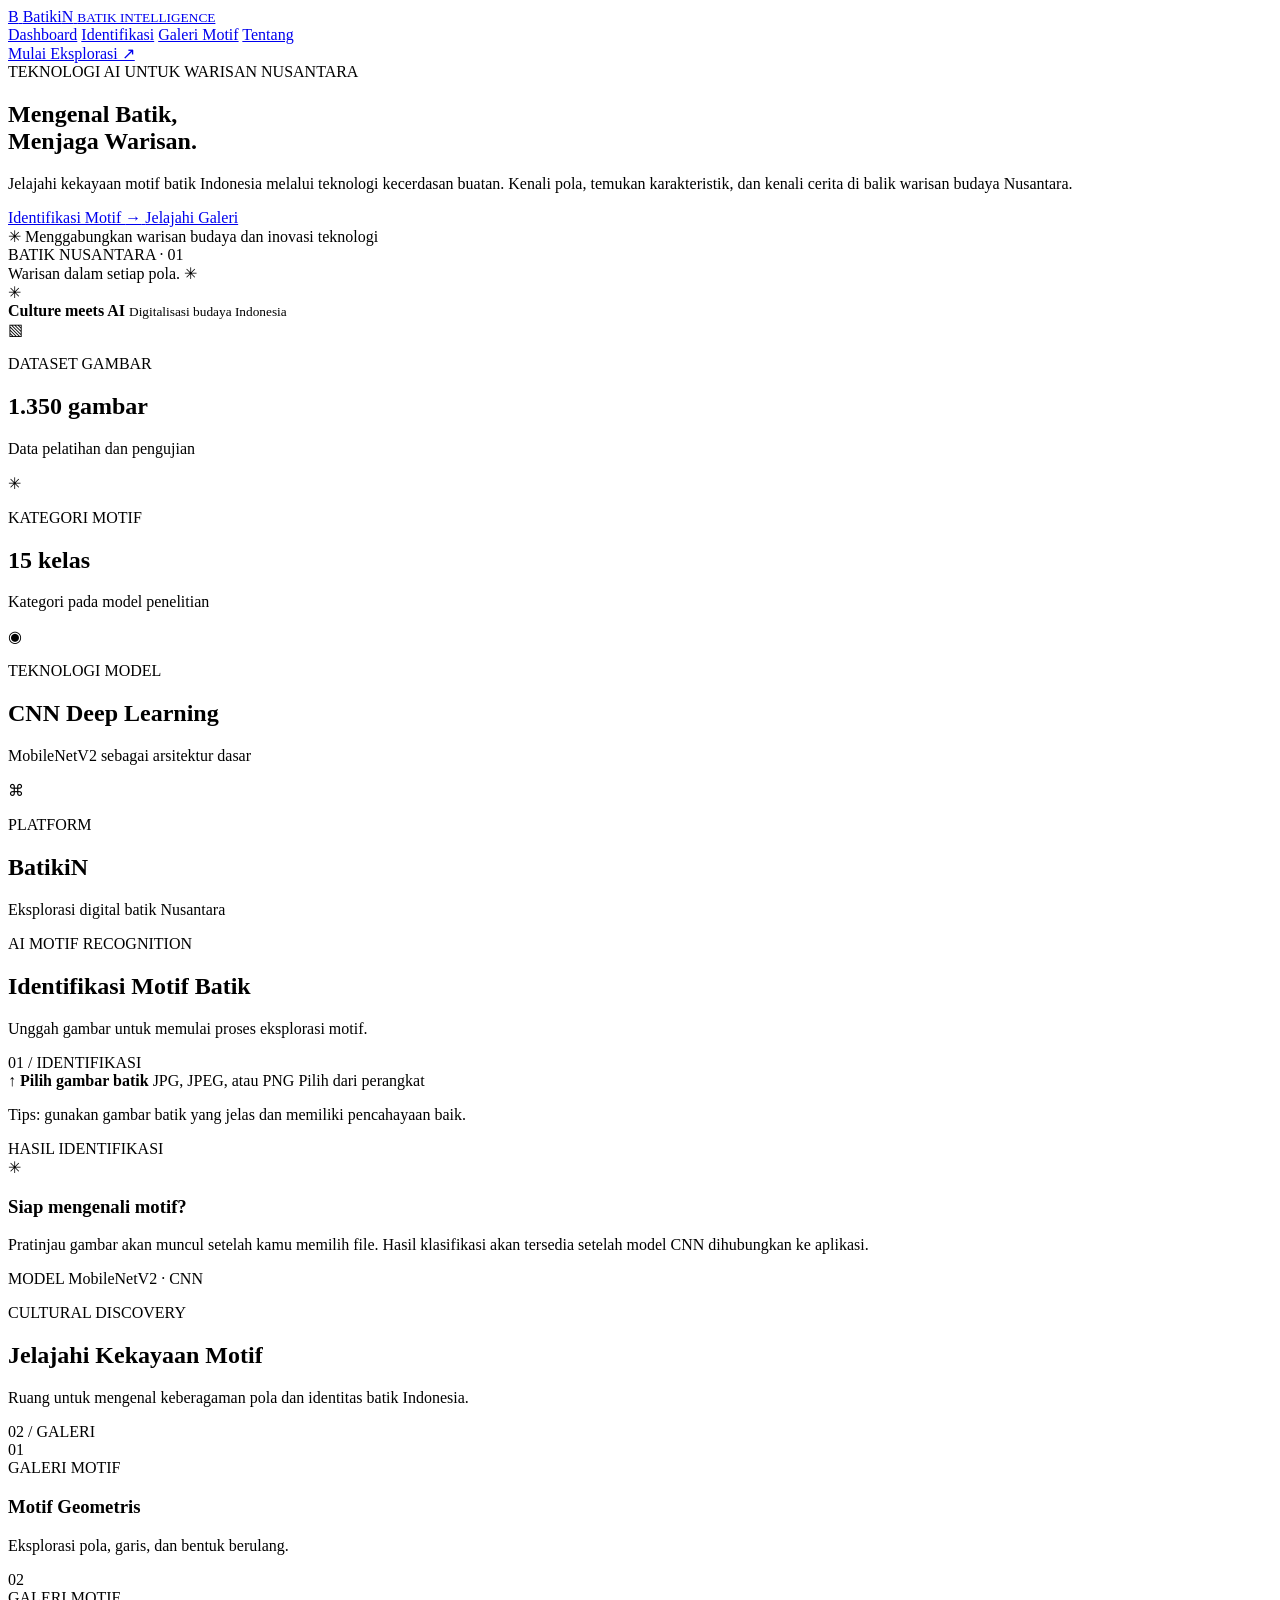
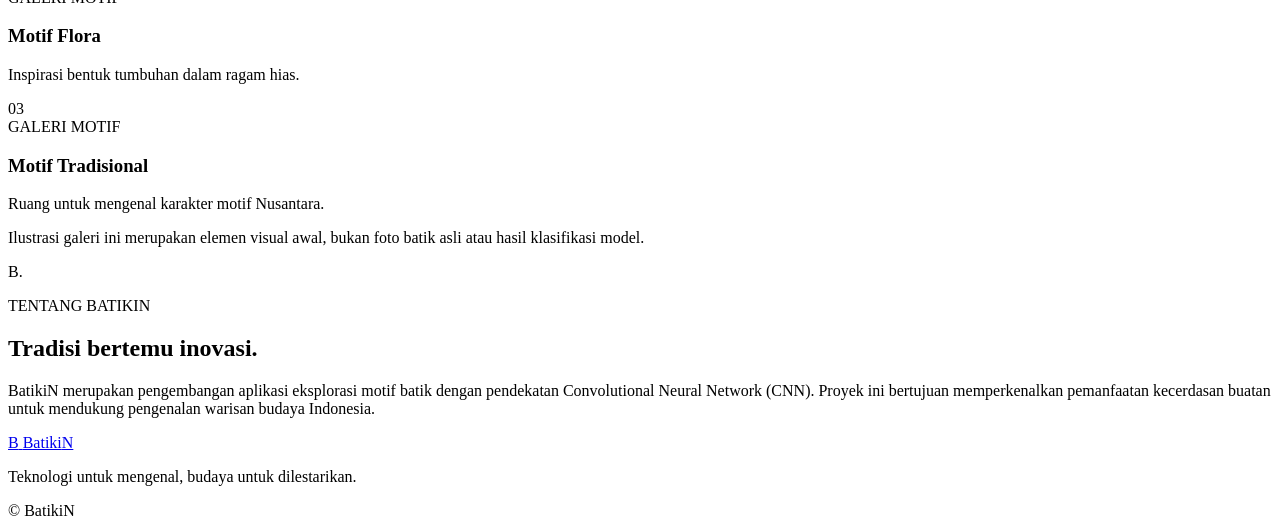
==== index.html @ ba3ca27b "Add initial index.html for BatikiN application This HTML file outlines the structure of the BatikiN " ====
<!DOCTYPE html>
<html lang="id">
<head>
  <meta charset="UTF-8">
  <meta name="viewport" content="width=device-width, initial-scale=1.0">
  <meta name="description" content="BatikiN — Eksplorasi motif batik Nusantara berbasis kecerdasan buatan.">
  <title>BatikiN | Batik Intelligence</title>
  <link rel="stylesheet" href="style.css">
</head>

<body>
  <header class="navbar">
    <a class="brand" href="#">
      <span class="brand-icon">B</span>
      <span>Batiki<span class="brand-accent">N</span>
        <small>BATIK INTELLIGENCE</small>
      </span>
    </a>

    <nav class="nav-links">
      <a class="active" href="#dashboard">Dashboard</a>
      <a href="#identifikasi">Identifikasi</a>
      <a href="#motif">Galeri Motif</a>
      <a href="#tentang">Tentang</a>
    </nav>

    <a class="nav-button" href="#identifikasi">Mulai Eksplorasi ↗</a>
  </header>

  <main>
    <section class="hero" id="dashboard">
      <div class="hero-content">
        <div class="eyebrow">
          <span class="status-dot"></span>
          TEKNOLOGI AI UNTUK WARISAN NUSANTARA
        </div>

        <h1>Mengenal Batik,<br>
          <span>Menjaga Warisan.</span>
        </h1>

        <p class="hero-description">
          Jelajahi kekayaan motif batik Indonesia melalui teknologi
          kecerdasan buatan. Kenali pola, temukan karakteristik,
          dan kenali cerita di balik warisan budaya Nusantara.
        </p>

        <div class="hero-actions">
          <a class="primary-button" href="#identifikasi">
            Identifikasi Motif <span>→</span>
          </a>
          <a class="secondary-button" href="#motif">
            Jelajahi Galeri
          </a>
        </div>

        <div class="hero-note">
          <span>✳</span>
          Menggabungkan warisan budaya dan inovasi teknologi
        </div>
      </div>

      <div class="hero-art">
        <div class="art-frame">
          <div class="art-label">BATIK NUSANTARA · 01</div>
          <div class="batik-pattern"></div>
          <div class="art-caption">
            <span>Warisan dalam setiap pola.</span>
            <span>✳</span>
          </div>
        </div>
        <div class="floating-card">
          <span class="floating-icon">✳</span>
          <div>
            <strong>Culture meets AI</strong>
            <small>Digitalisasi budaya Indonesia</small>
          </div>
        </div>
      </div>
    </section>

    <section class="stats-section" aria-label="Ringkasan proyek">
      <div class="stat-card">
        <span class="stat-icon">▧</span>
        <div>
          <p class="stat-label">DATASET GAMBAR</p>
          <h2>1.350 <span>gambar</span></h2>
          <p class="stat-description">Data pelatihan dan pengujian</p>
        </div>
      </div>

      <div class="stat-card">
        <span class="stat-icon">✳</span>
        <div>
          <p class="stat-label">KATEGORI MOTIF</p>
          <h2>15 <span>kelas</span></h2>
          <p class="stat-description">Kategori pada model penelitian</p>
        </div>
      </div>

      <div class="stat-card">
        <span class="stat-icon">◉</span>
        <div>
          <p class="stat-label">TEKNOLOGI MODEL</p>
          <h2>CNN <span>Deep Learning</span></h2>
          <p class="stat-description">MobileNetV2 sebagai arsitektur dasar</p>
        </div>
      </div>

      <div class="stat-card">
        <span class="stat-icon">⌘</span>
        <div>
          <p class="stat-label">PLATFORM</p>
          <h2>BatikiN</h2>
          <p class="stat-description">Eksplorasi digital batik Nusantara</p>
        </div>
      </div>
    </section>

    <section class="workspace" id="identifikasi">
      <div class="section-heading">
        <div>
          <p class="section-kicker">AI MOTIF RECOGNITION</p>
          <h2>Identifikasi Motif Batik</h2>
          <p>Unggah gambar untuk memulai proses eksplorasi motif.</p>
        </div>
        <span class="section-number">01 / IDENTIFIKASI</span>
      </div>

      <div class="upload-layout">
        <div class="upload-panel">
          <label class="upload-zone" for="imageInput">
            <span class="upload-icon">↑</span>
            <strong>Pilih gambar batik</strong>
            <span>JPG, JPEG, atau PNG</span>
            <span class="upload-cta">Pilih dari perangkat</span>
          </label>
          <input id="imageInput" type="file"
                 accept="image/jpeg,image/png,image/webp"
                 hidden>

          <div class="preview-container" id="previewContainer" hidden>
            <img id="imagePreview" alt="Pratinjau gambar batik">
            <p id="fileName"></p>
            <button id="removeImage" class="text-button" type="button">
              Hapus gambar
            </button>
          </div>

          <p class="upload-tip">
            Tips: gunakan gambar batik yang jelas dan memiliki pencahayaan baik.
          </p>
        </div>

        <div class="result-panel">
          <div class="result-header">
            <span class="result-indicator"></span>
            HASIL IDENTIFIKASI
          </div>

          <div class="result-placeholder" id="resultPlaceholder">
            <span class="result-symbol">✳</span>
            <h3>Siap mengenali motif?</h3>
            <p>
              Pratinjau gambar akan muncul setelah kamu memilih file.
              Hasil klasifikasi akan tersedia setelah model CNN
              dihubungkan ke aplikasi.
            </p>
          </div>

          <div class="result-message" id="resultMessage" hidden>
            <strong>Gambar berhasil dipilih.</strong>
            <p>
              Gambar siap untuk tahap identifikasi. Model CNN belum
              terhubung pada halaman ini.
            </p>
          </div>

          <div class="result-footer">
            <span>MODEL</span>
            <span>MobileNetV2 · CNN</span>
          </div>
        </div>
      </div>
    </section>

    <section class="gallery-section" id="motif">
      <div class="section-heading">
        <div>
          <p class="section-kicker">CULTURAL DISCOVERY</p>
          <h2>Jelajahi Kekayaan Motif</h2>
          <p>Ruang untuk mengenal keberagaman pola dan identitas batik Indonesia.</p>
        </div>
        <span class="section-number">02 / GALERI</span>
      </div>

      <div class="gallery-grid">
        <article class="gallery-card">
          <div class="gallery-visual pattern-one">
            <span>01</span>
          </div>
          <div class="gallery-info">
            <span>GALERI MOTIF</span>
            <h3>Motif Geometris</h3>
            <p>Eksplorasi pola, garis, dan bentuk berulang.</p>
          </div>
        </article>

        <article class="gallery-card">
          <div class="gallery-visual pattern-two">
            <span>02</span>
          </div>
          <div class="gallery-info">
            <span>GALERI MOTIF</span>
            <h3>Motif Flora</h3>
            <p>Inspirasi bentuk tumbuhan dalam ragam hias.</p>
          </div>
        </article>

        <article class="gallery-card">
          <div class="gallery-visual pattern-three">
            <span>03</span>
          </div>
          <div class="gallery-info">
            <span>GALERI MOTIF</span>
            <h3>Motif Tradisional</h3>
            <p>Ruang untuk mengenal karakter motif Nusantara.</p>
          </div>
        </article>
      </div>

      <p class="gallery-note">
        Ilustrasi galeri ini merupakan elemen visual awal, bukan foto
        batik asli atau hasil klasifikasi model.
      </p>
    </section>

    <section class="about-section" id="tentang">
      <div class="about-symbol">B.</div>
      <div>
        <p class="section-kicker">TENTANG BATIKIN</p>
        <h2>Tradisi bertemu inovasi.</h2>
        <p>
          BatikiN merupakan pengembangan aplikasi eksplorasi motif batik
          dengan pendekatan Convolutional Neural Network (CNN).
          Proyek ini bertujuan memperkenalkan pemanfaatan kecerdasan
          buatan untuk mendukung pengenalan warisan budaya Indonesia.
        </p>
      </div>
    </section>
  </main>

  <footer class="footer">
    <a class="brand footer-brand" href="#">
      <span class="brand-icon">B</span>
      <span>Batiki<span class="brand-accent">N</span></span>
    </a>
    <p>Teknologi untuk mengenal, budaya untuk dilestarikan.</p>
    <span>© BatikiN</span>
  </footer>

  <script src="script.js"></script>
</body>
</html>
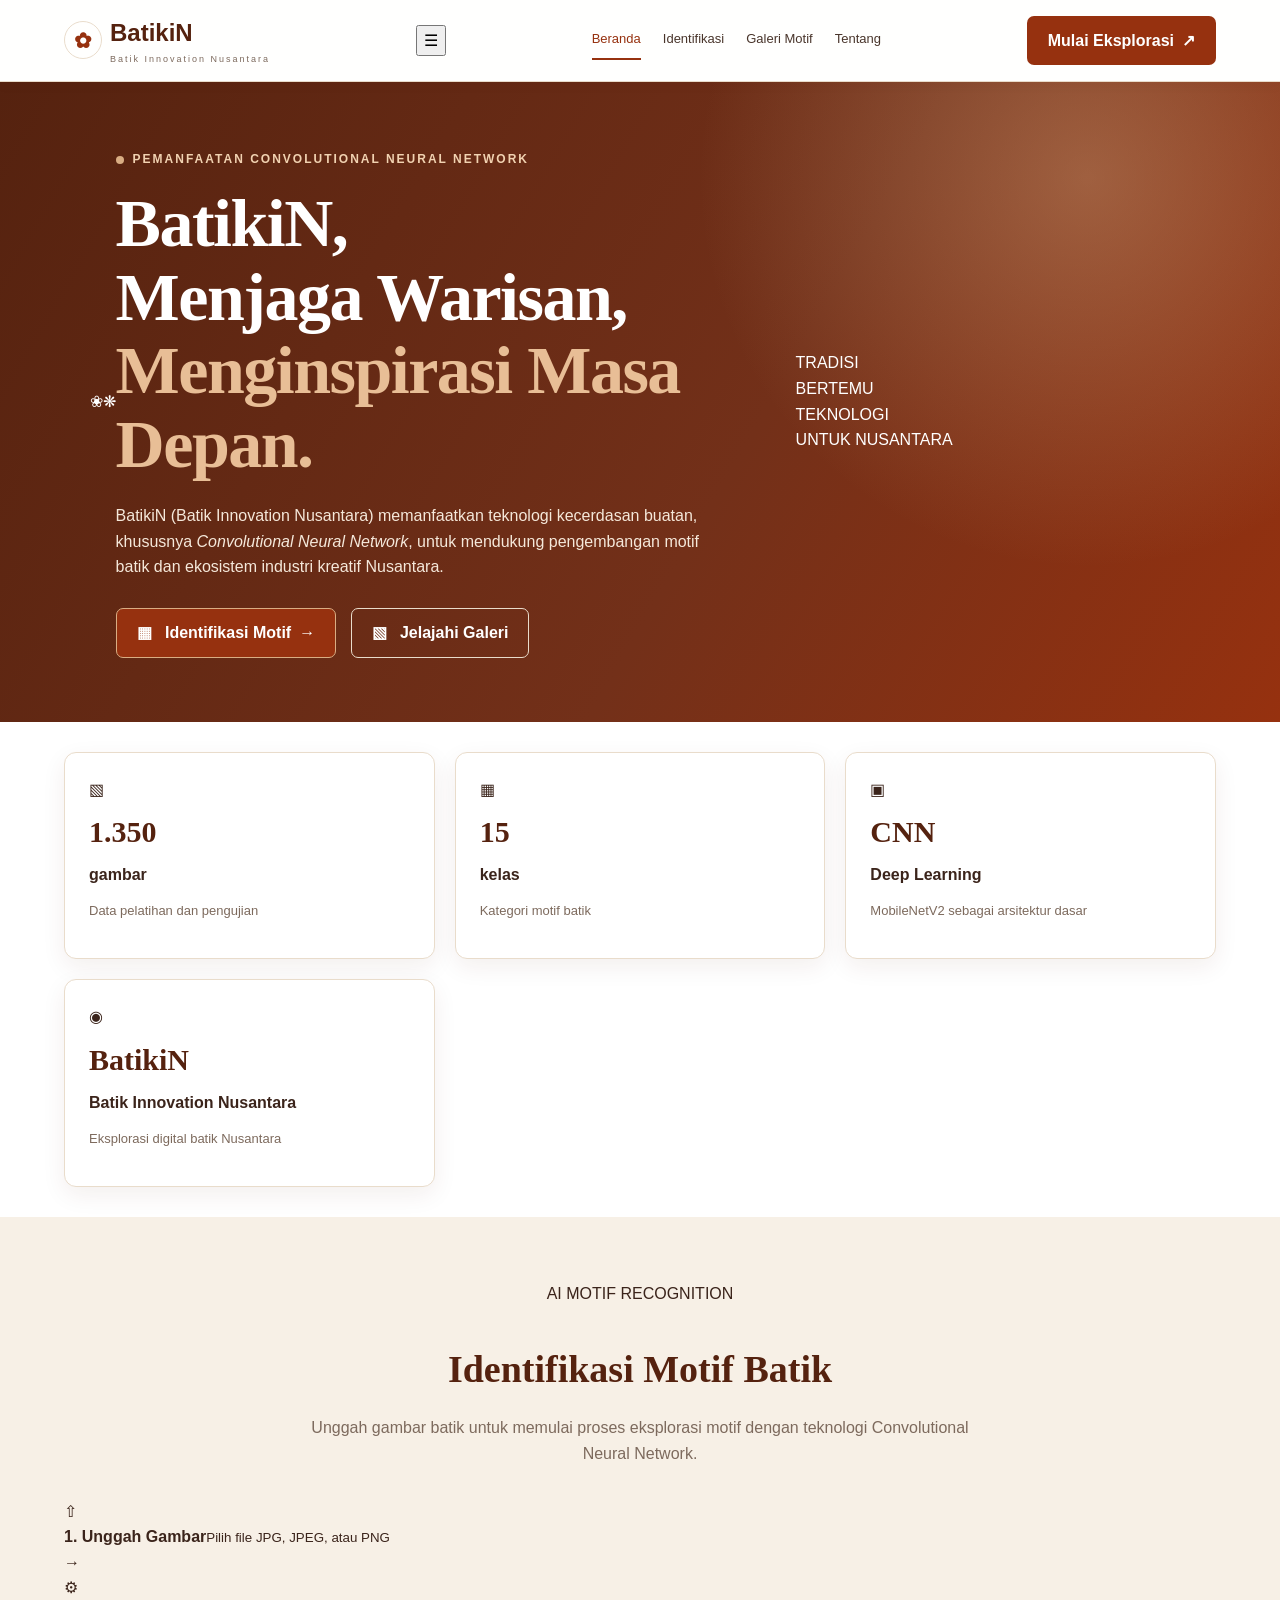
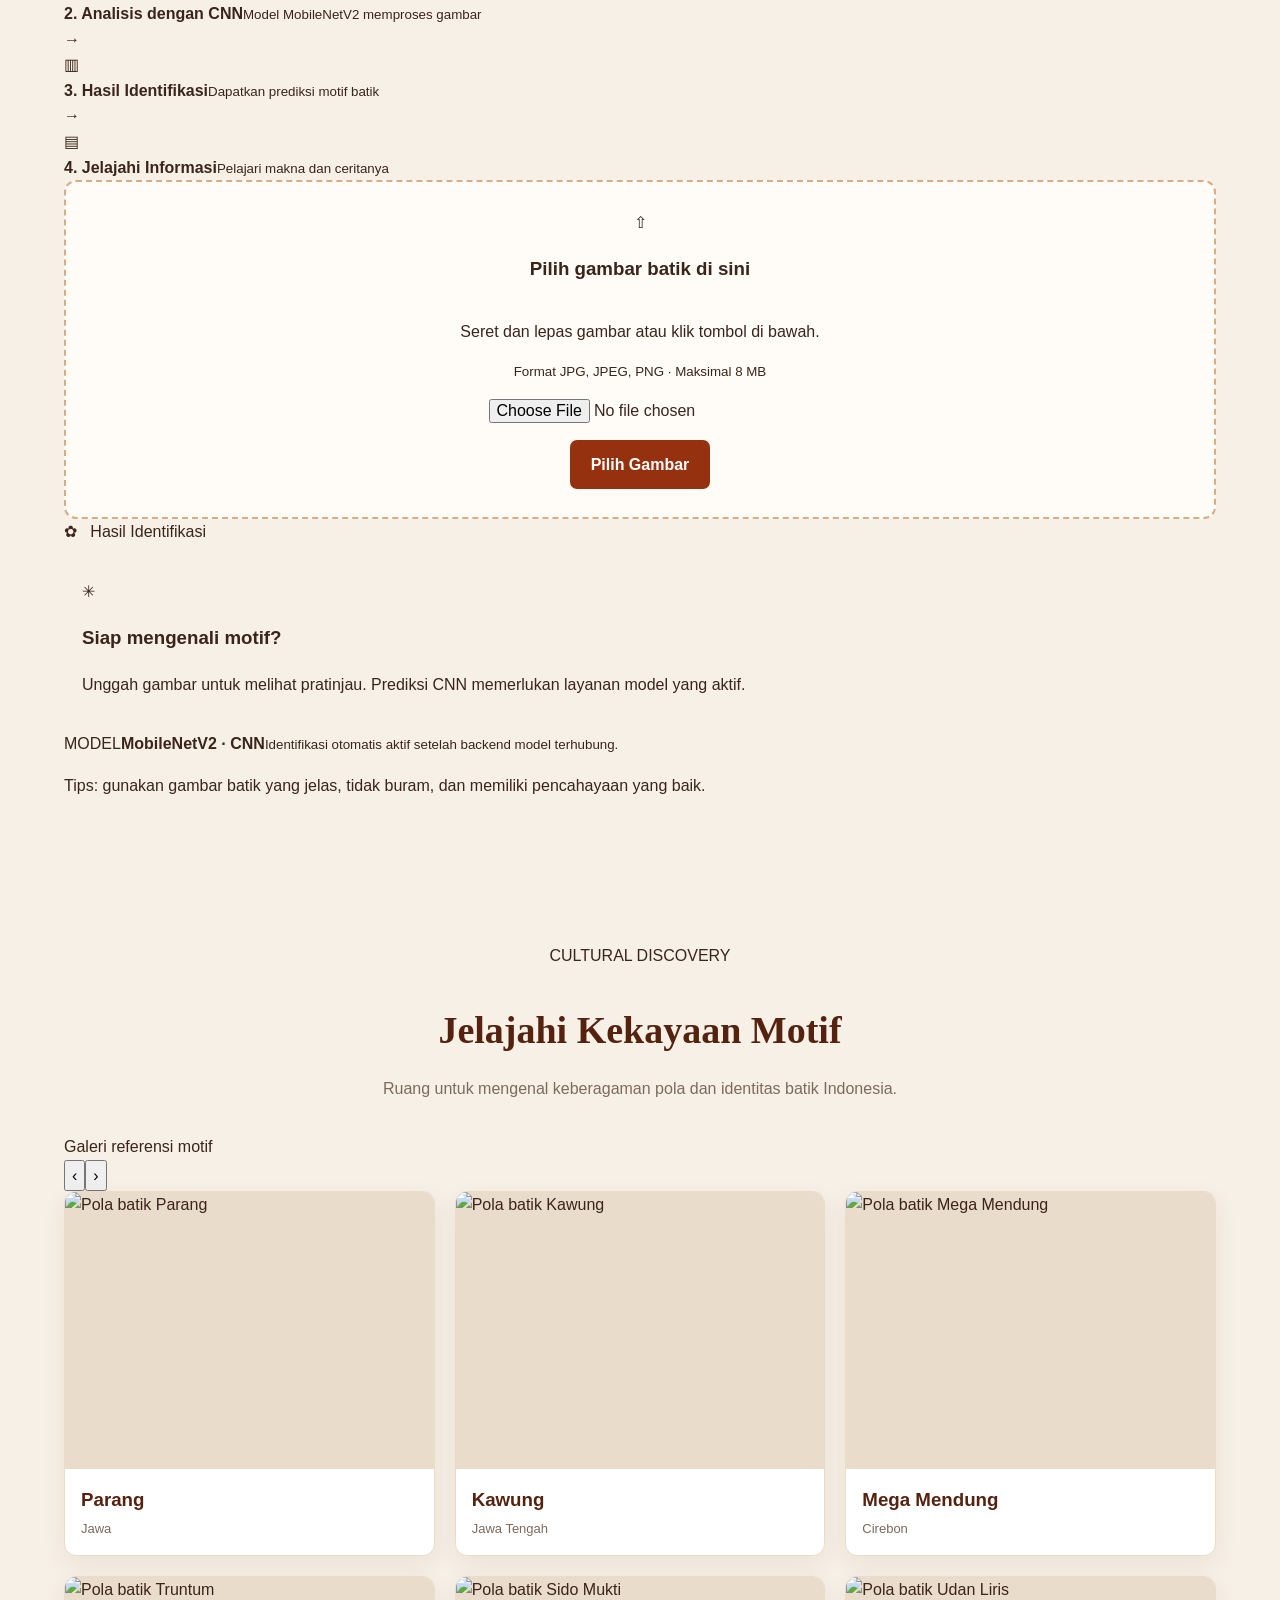
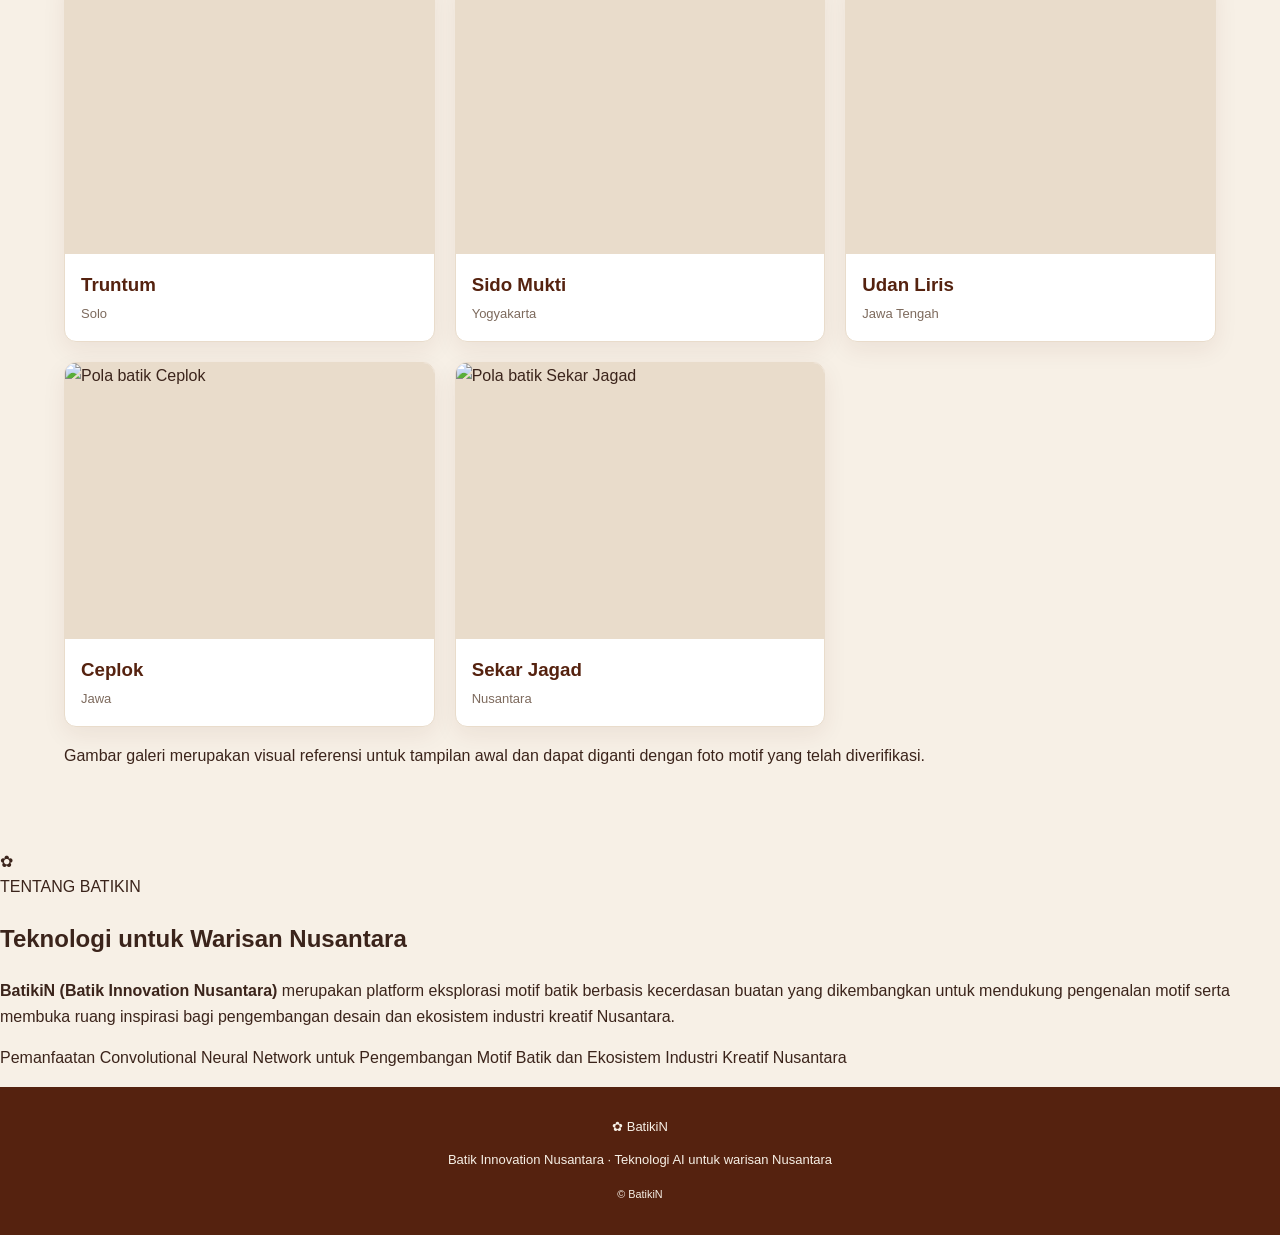
==== commit d54b67d5: "Revise HTML structure and content for BatikiN Updated the title and description meta tags, adjusted " ====
--- a/index.html
+++ b/index.html
@@ -1,265 +1,94 @@
-
 <!DOCTYPE html>
 <html lang="id">
 <head>
   <meta charset="UTF-8">
   <meta name="viewport" content="width=device-width, initial-scale=1.0">
-  <meta name="description" content="BatikiN — Eksplorasi motif batik Nusantara berbasis kecerdasan buatan.">
-  <title>BatikiN | Batik Intelligence</title>
+  <meta name="description" content="BatikiN (Batik Innovation Nusantara): pemanfaatan Convolutional Neural Network untuk pengembangan motif batik dan ekosistem industri kreatif Nusantara.">
+  <title>BatikiN — Batik Innovation Nusantara</title>
   <link rel="stylesheet" href="style.css">
 </head>
-
 <body>
   <header class="navbar">
-    <a class="brand" href="#">
-      <span class="brand-icon">B</span>
-      <span>Batiki<span class="brand-accent">N</span>
-        <small>BATIK INTELLIGENCE</small>
-      </span>
+    <a class="brand" href="#beranda" aria-label="BatikiN Beranda">
+      <span class="brand-icon" aria-hidden="true">✿</span>
+      <span><strong>BatikiN</strong><small>Batik Innovation Nusantara</small></span>
     </a>
-
-    <nav class="nav-links">
-      <a class="active" href="#dashboard">Dashboard</a>
+    <button class="menu-toggle" id="menuToggle" aria-label="Buka navigasi" aria-expanded="false">☰</button>
+    <nav class="nav-links" id="navLinks">
+      <a class="active" href="#beranda">Beranda</a>
       <a href="#identifikasi">Identifikasi</a>
-      <a href="#motif">Galeri Motif</a>
+      <a href="#galeri">Galeri Motif</a>
       <a href="#tentang">Tentang</a>
     </nav>
-
-    <a class="nav-button" href="#identifikasi">Mulai Eksplorasi ↗</a>
+    <a class="nav-button" href="#identifikasi">Mulai Eksplorasi <span>↗</span></a>
   </header>
 
   <main>
-    <section class="hero" id="dashboard">
+    <section class="hero" id="beranda">
+      <div class="hero-art" aria-hidden="true"><img src="assets/batik-hero.jpg" alt=""></div>
+      <div class="hero-ornament ornament-left" aria-hidden="true">❀</div>
+      <div class="hero-ornament ornament-right" aria-hidden="true">❋</div>
       <div class="hero-content">
-        <div class="eyebrow">
-          <span class="status-dot"></span>
-          TEKNOLOGI AI UNTUK WARISAN NUSANTARA
-        </div>
-
-        <h1>Mengenal Batik,<br>
-          <span>Menjaga Warisan.</span>
-        </h1>
-
-        <p class="hero-description">
-          Jelajahi kekayaan motif batik Indonesia melalui teknologi
-          kecerdasan buatan. Kenali pola, temukan karakteristik,
-          dan kenali cerita di balik warisan budaya Nusantara.
-        </p>
-
+        <div class="eyebrow"><span class="status-dot"></span> PEMANFAATAN CONVOLUTIONAL NEURAL NETWORK</div>
+        <h1>BatikiN,<br>Menjaga Warisan,<br><span>Menginspirasi Masa Depan.</span></h1>
+        <p class="hero-description">BatikiN (Batik Innovation Nusantara) memanfaatkan teknologi kecerdasan buatan, khususnya <em>Convolutional Neural Network</em>, untuk mendukung pengembangan motif batik dan ekosistem industri kreatif Nusantara.</p>
         <div class="hero-actions">
-          <a class="primary-button" href="#identifikasi">
-            Identifikasi Motif <span>→</span>
-          </a>
-          <a class="secondary-button" href="#motif">
-            Jelajahi Galeri
-          </a>
-        </div>
-
-        <div class="hero-note">
-          <span>✳</span>
-          Menggabungkan warisan budaya dan inovasi teknologi
+          <a class="primary-button" href="#identifikasi">▦ &nbsp; Identifikasi Motif <span>→</span></a>
+          <a class="secondary-button" href="#galeri">▧ &nbsp; Jelajahi Galeri</a>
         </div>
       </div>
-
-      <div class="hero-art">
-        <div class="art-frame">
-          <div class="art-label">BATIK NUSANTARA · 01</div>
-          <div class="batik-pattern"></div>
-          <div class="art-caption">
-            <span>Warisan dalam setiap pola.</span>
-            <span>✳</span>
-          </div>
-        </div>
-        <div class="floating-card">
-          <span class="floating-icon">✳</span>
-          <div>
-            <strong>Culture meets AI</strong>
-            <small>Digitalisasi budaya Indonesia</small>
-          </div>
-        </div>
-      </div>
+      <div class="hero-note"><span>TRADISI<br>BERTEMU<br>TEKNOLOGI<br>UNTUK NUSANTARA</span><i></i></div>
     </section>
 
-    <section class="stats-section" aria-label="Ringkasan proyek">
-      <div class="stat-card">
-        <span class="stat-icon">▧</span>
-        <div>
-          <p class="stat-label">DATASET GAMBAR</p>
-          <h2>1.350 <span>gambar</span></h2>
-          <p class="stat-description">Data pelatihan dan pengujian</p>
-        </div>
-      </div>
-
-      <div class="stat-card">
-        <span class="stat-icon">✳</span>
-        <div>
-          <p class="stat-label">KATEGORI MOTIF</p>
-          <h2>15 <span>kelas</span></h2>
-          <p class="stat-description">Kategori pada model penelitian</p>
-        </div>
-      </div>
-
-      <div class="stat-card">
-        <span class="stat-icon">◉</span>
-        <div>
-          <p class="stat-label">TEKNOLOGI MODEL</p>
-          <h2>CNN <span>Deep Learning</span></h2>
-          <p class="stat-description">MobileNetV2 sebagai arsitektur dasar</p>
-        </div>
-      </div>
-
-      <div class="stat-card">
-        <span class="stat-icon">⌘</span>
-        <div>
-          <p class="stat-label">PLATFORM</p>
-          <h2>BatikiN</h2>
-          <p class="stat-description">Eksplorasi digital batik Nusantara</p>
-        </div>
-      </div>
+    <section class="stats" aria-label="Ringkasan BatikiN">
+      <article class="stat-card"><span class="stat-icon">▧</span><div><h2>1.350</h2><strong>gambar</strong><p>Data pelatihan dan pengujian</p></div></article>
+      <article class="stat-card"><span class="stat-icon">▦</span><div><h2>15</h2><strong>kelas</strong><p>Kategori motif batik</p></div></article>
+      <article class="stat-card"><span class="stat-icon">▣</span><div><h2>CNN</h2><strong>Deep Learning</strong><p>MobileNetV2 sebagai arsitektur dasar</p></div></article>
+      <article class="stat-card"><span class="stat-icon">◉</span><div><h2>BatikiN</h2><strong class="brand-stat">Batik Innovation Nusantara</strong><p>Eksplorasi digital batik Nusantara</p></div></article>
     </section>
 
-    <section class="workspace" id="identifikasi">
-      <div class="section-heading">
-        <div>
-          <p class="section-kicker">AI MOTIF RECOGNITION</p>
-          <h2>Identifikasi Motif Batik</h2>
-          <p>Unggah gambar untuk memulai proses eksplorasi motif.</p>
+    <section class="section identification" id="identifikasi">
+      <div class="section-heading"><div class="section-kicker">AI MOTIF RECOGNITION</div><h2>Identifikasi Motif Batik</h2><p>Unggah gambar batik untuk memulai proses eksplorasi motif dengan teknologi Convolutional Neural Network.</p></div>
+      <div class="workflow">
+        <div class="workflow-card"><span>⇧</span><div><strong>1. Unggah Gambar</strong><small>Pilih file JPG, JPEG, atau PNG</small></div></div><b class="workflow-arrow">→</b>
+        <div class="workflow-card"><span>⚙</span><div><strong>2. Analisis dengan CNN</strong><small>Model MobileNetV2 memproses gambar</small></div></div><b class="workflow-arrow">→</b>
+        <div class="workflow-card"><span>▥</span><div><strong>3. Hasil Identifikasi</strong><small>Dapatkan prediksi motif batik</small></div></div><b class="workflow-arrow">→</b>
+        <div class="workflow-card"><span>▤</span><div><strong>4. Jelajahi Informasi</strong><small>Pelajari makna dan ceritanya</small></div></div>
+      </div>
+      <div class="identify-panel">
+        <div class="upload-panel">
+          <div class="upload-zone" id="uploadZone">
+            <div class="upload-symbol">⇧</div><h3>Pilih gambar batik di sini</h3><p>Seret dan lepas gambar atau klik tombol di bawah.</p>
+            <small>Format JPG, JPEG, PNG · Maksimal 8 MB</small>
+            <input type="file" id="imageInput" accept="image/png,image/jpeg,image/jpg">
+            <label class="primary-button file-button" for="imageInput">Pilih Gambar</label>
+          </div>
+          <div class="preview-wrap" id="previewWrap" hidden><img id="imagePreview" alt="Pratinjau gambar batik"><button class="secondary-button" id="removeImage" type="button">Ganti gambar</button></div>
         </div>
-        <span class="section-number">01 / IDENTIFIKASI</span>
+        <div class="result-panel"><div class="result-title">✿ &nbsp; Hasil Identifikasi</div><div id="resultPlaceholder"><span class="result-flower">✳</span><h3>Siap mengenali motif?</h3><p>Unggah gambar untuk melihat pratinjau. Prediksi CNN memerlukan layanan model yang aktif.</p></div><div id="resultMessage" hidden role="status"></div><div class="model-note"><span>MODEL</span><strong>MobileNetV2 · CNN</strong><small>Identifikasi otomatis aktif setelah backend model terhubung.</small></div></div>
       </div>
-
-      <div class="upload-layout">
-        <div class="upload-panel">
-          <label class="upload-zone" for="imageInput">
-            <span class="upload-icon">↑</span>
-            <strong>Pilih gambar batik</strong>
-            <span>JPG, JPEG, atau PNG</span>
-            <span class="upload-cta">Pilih dari perangkat</span>
-          </label>
-          <input id="imageInput" type="file"
-                 accept="image/jpeg,image/png,image/webp"
-                 hidden>
-
-          <div class="preview-container" id="previewContainer" hidden>
-            <img id="imagePreview" alt="Pratinjau gambar batik">
-            <p id="fileName"></p>
-            <button id="removeImage" class="text-button" type="button">
-              Hapus gambar
-            </button>
-          </div>
-
-          <p class="upload-tip">
-            Tips: gunakan gambar batik yang jelas dan memiliki pencahayaan baik.
-          </p>
-        </div>
-
-        <div class="result-panel">
-          <div class="result-header">
-            <span class="result-indicator"></span>
-            HASIL IDENTIFIKASI
-          </div>
-
-          <div class="result-placeholder" id="resultPlaceholder">
-            <span class="result-symbol">✳</span>
-            <h3>Siap mengenali motif?</h3>
-            <p>
-              Pratinjau gambar akan muncul setelah kamu memilih file.
-              Hasil klasifikasi akan tersedia setelah model CNN
-              dihubungkan ke aplikasi.
-            </p>
-          </div>
-
-          <div class="result-message" id="resultMessage" hidden>
-            <strong>Gambar berhasil dipilih.</strong>
-            <p>
-              Gambar siap untuk tahap identifikasi. Model CNN belum
-              terhubung pada halaman ini.
-            </p>
-          </div>
-
-          <div class="result-footer">
-            <span>MODEL</span>
-            <span>MobileNetV2 · CNN</span>
-          </div>
-        </div>
-      </div>
+      <p class="tip">Tips: gunakan gambar batik yang jelas, tidak buram, dan memiliki pencahayaan yang baik.</p>
     </section>
 
-    <section class="gallery-section" id="motif">
-      <div class="section-heading">
-        <div>
-          <p class="section-kicker">CULTURAL DISCOVERY</p>
-          <h2>Jelajahi Kekayaan Motif</h2>
-          <p>Ruang untuk mengenal keberagaman pola dan identitas batik Indonesia.</p>
-        </div>
-        <span class="section-number">02 / GALERI</span>
+    <section class="section gallery-section" id="galeri">
+      <div class="section-heading"><div class="section-kicker">CULTURAL DISCOVERY</div><h2>Jelajahi Kekayaan Motif</h2><p>Ruang untuk mengenal keberagaman pola dan identitas batik Indonesia.</p></div>
+      <div class="gallery-toolbar"><span>Galeri referensi motif</span><div><button class="round-button" id="galleryPrev" aria-label="Motif sebelumnya">‹</button><button class="round-button" id="galleryNext" aria-label="Motif berikutnya">›</button></div></div>
+      <div class="motif-grid" id="motifGrid">
+        <article class="motif-card"><img src="assets/parang.jpg" alt="Pola batik Parang"><div class="motif-card-content"><h3>Parang</h3><p>Jawa</p></div></article>
+        <article class="motif-card"><img src="assets/kawung.jpg" alt="Pola batik Kawung"><div class="motif-card-content"><h3>Kawung</h3><p>Jawa Tengah</p></div></article>
+        <article class="motif-card"><img src="assets/mega-mendung.jpg" alt="Pola batik Mega Mendung"><div class="motif-card-content"><h3>Mega Mendung</h3><p>Cirebon</p></div></article>
+        <article class="motif-card"><img src="assets/truntum.jpg" alt="Pola batik Truntum"><div class="motif-card-content"><h3>Truntum</h3><p>Solo</p></div></article>
+        <article class="motif-card"><img src="assets/sido-mukti.jpg" alt="Pola batik Sido Mukti"><div class="motif-card-content"><h3>Sido Mukti</h3><p>Yogyakarta</p></div></article>
+        <article class="motif-card"><img src="assets/udan-liris.jpg" alt="Pola batik Udan Liris"><div class="motif-card-content"><h3>Udan Liris</h3><p>Jawa Tengah</p></div></article>
+        <article class="motif-card"><img src="assets/ceplok.jpg" alt="Pola batik Ceplok"><div class="motif-card-content"><h3>Ceplok</h3><p>Jawa</p></div></article>
+        <article class="motif-card"><img src="assets/sekar-jagad.jpg" alt="Pola batik Sekar Jagad"><div class="motif-card-content"><h3>Sekar Jagad</h3><p>Nusantara</p></div></article>
       </div>
-
-      <div class="gallery-grid">
-        <article class="gallery-card">
-          <div class="gallery-visual pattern-one">
-            <span>01</span>
-          </div>
-          <div class="gallery-info">
-            <span>GALERI MOTIF</span>
-            <h3>Motif Geometris</h3>
-            <p>Eksplorasi pola, garis, dan bentuk berulang.</p>
-          </div>
-        </article>
-
-        <article class="gallery-card">
-          <div class="gallery-visual pattern-two">
-            <span>02</span>
-          </div>
-          <div class="gallery-info">
-            <span>GALERI MOTIF</span>
-            <h3>Motif Flora</h3>
-            <p>Inspirasi bentuk tumbuhan dalam ragam hias.</p>
-          </div>
-        </article>
-
-        <article class="gallery-card">
-          <div class="gallery-visual pattern-three">
-            <span>03</span>
-          </div>
-          <div class="gallery-info">
-            <span>GALERI MOTIF</span>
-            <h3>Motif Tradisional</h3>
-            <p>Ruang untuk mengenal karakter motif Nusantara.</p>
-          </div>
-        </article>
-      </div>
-
-      <p class="gallery-note">
-        Ilustrasi galeri ini merupakan elemen visual awal, bukan foto
-        batik asli atau hasil klasifikasi model.
-      </p>
+      <p class="gallery-disclaimer">Gambar galeri merupakan visual referensi untuk tampilan awal dan dapat diganti dengan foto motif yang telah diverifikasi.</p>
     </section>
 
-    <section class="about-section" id="tentang">
-      <div class="about-symbol">B.</div>
-      <div>
-        <p class="section-kicker">TENTANG BATIKIN</p>
-        <h2>Tradisi bertemu inovasi.</h2>
-        <p>
-          BatikiN merupakan pengembangan aplikasi eksplorasi motif batik
-          dengan pendekatan Convolutional Neural Network (CNN).
-          Proyek ini bertujuan memperkenalkan pemanfaatan kecerdasan
-          buatan untuk mendukung pengenalan warisan budaya Indonesia.
-        </p>
-      </div>
-    </section>
+    <section class="about-section" id="tentang"><div class="about-mark">✿</div><div><div class="section-kicker">TENTANG BATIKIN</div><h2>Teknologi untuk Warisan Nusantara</h2><p><strong>BatikiN (Batik Innovation Nusantara)</strong> merupakan platform eksplorasi motif batik berbasis kecerdasan buatan yang dikembangkan untuk mendukung pengenalan motif serta membuka ruang inspirasi bagi pengembangan desain dan ekosistem industri kreatif Nusantara.</p><p class="project-title">Pemanfaatan Convolutional Neural Network untuk Pengembangan Motif Batik dan Ekosistem Industri Kreatif Nusantara</p></div></section>
   </main>
-
-  <footer class="footer">
-    <a class="brand footer-brand" href="#">
-      <span class="brand-icon">B</span>
-      <span>Batiki<span class="brand-accent">N</span></span>
-    </a>
-    <p>Teknologi untuk mengenal, budaya untuk dilestarikan.</p>
-    <span>© BatikiN</span>
-  </footer>
-
+  <footer class="footer"><a class="footer-brand" href="#beranda">✿ BatikiN</a><p>Batik Innovation Nusantara · Teknologi AI untuk warisan Nusantara</p><small>© <span id="year"></span> BatikiN</small></footer>
   <script src="script.js"></script>
 </body>
 </html>
--- a/style.css
+++ b/style.css
@@ -0,0 +1,1453 @@
+
+:root {
+  --navy: #55220F;
+  --navy-light: #733019;
+  --cream: #F7F0E6;
+  --white: #FFFFFF;
+  --brown: #96310F;
+  --brown-dark: #55220F;
+  --cyan: #D9AD83;
+  --text: #3B241B;
+  --muted: #7D6A5D;
+  --border: #E9DCCB;
+  --shadow: 0 8px 24px rgba(85, 34, 15, 0.07);
+}
+
+
+/* Penyesuaian identitas visual BatikiN */
+
+.navbar {
+  background: #FFFFFF;
+  color: #55220F;
+  border-bottom: 1px solid #E9DCCB;
+}
+
+.nav-links a {
+  color: #49352B;
+}
+
+.nav-links a:hover,
+.nav-links a.active {
+  color: #96310F;
+}
+
+.nav-button {
+  border-color: #96310F;
+  color: #96310F;
+}
+
+.nav-button:hover {
+  background: #F7F0E6;
+}
+
+.brand small {
+  color: #7D6A5D;
+}
+
+.brand-icon {
+  border-color: #96310F;
+  color: #96310F;
+}
+
+.brand-accent {
+  color: #96310F;
+}
+
+.primary-button {
+  background: #96310F;
+}
+
+.primary-button:hover {
+  background: #78270B;
+}
+
+.secondary-button {
+  border-color: #B98C6A;
+  color: #55220F;
+}
+
+.upload-zone:hover {
+  border-color: #96310F;
+  background: #FCF5EB;
+}
+
+.footer {
+  background: #55220F;
+}
+
+/* ===== Tata letak utama BatikiN ===== */
+
+* {
+  box-sizing: border-box;
+}
+
+html {
+  scroll-behavior: smooth;
+}
+
+body {
+  margin: 0;
+  background: var(--cream);
+  color: var(--text);
+  font-family: Arial, Helvetica, sans-serif;
+  line-height: 1.6;
+}
+
+a {
+  color: inherit;
+  text-decoration: none;
+}
+
+button,
+input,
+select {
+  font: inherit;
+}
+
+button,
+a {
+  -webkit-tap-highlight-color: transparent;
+}
+
+img {
+  max-width: 100%;
+  display: block;
+}
+
+/* Navbar */
+
+.navbar {
+  position: sticky;
+  top: 0;
+  z-index: 100;
+  display: flex;
+  align-items: center;
+  justify-content: space-between;
+  gap: 24px;
+  padding: 14px 5%;
+  background: rgba(255, 255, 255, 0.96);
+  box-shadow: 0 2px 12px rgba(85, 34, 15, 0.06);
+}
+
+.brand {
+  display: flex;
+  align-items: center;
+  gap: 8px;
+  color: var(--navy);
+  font-size: 24px;
+  font-weight: 800;
+  white-space: nowrap;
+}
+
+.brand-icon {
+  display: inline-flex;
+  align-items: center;
+  justify-content: center;
+  width: 38px;
+  height: 38px;
+  border: 1px solid var(--border);
+  border-radius: 50%;
+  font-size: 21px;
+}
+
+.brand-accent {
+  color: var(--brown);
+}
+
+.brand small {
+  display: block;
+  font-size: 9px;
+  letter-spacing: 2px;
+  font-weight: 500;
+}
+
+.nav-links {
+  display: flex;
+  align-items: center;
+  gap: 22px;
+}
+
+.nav-links a {
+  padding: 8px 0;
+  border-bottom: 2px solid transparent;
+  font-size: 13px;
+  transition: 0.2s;
+}
+
+.nav-links a:hover,
+.nav-links a.active {
+  border-bottom-color: var(--brown);
+}
+
+.nav-button,
+.primary-button,
+.secondary-button {
+  display: inline-flex;
+  align-items: center;
+  justify-content: center;
+  gap: 8px;
+  padding: 11px 20px;
+  border: 1px solid transparent;
+  border-radius: 7px;
+  cursor: pointer;
+  font-weight: 700;
+  transition: 0.2s;
+}
+
+.nav-button,
+.primary-button {
+  background: var(--brown);
+  color: var(--white);
+}
+
+.nav-button:hover,
+.primary-button:hover {
+  background: var(--navy);
+  transform: translateY(-1px);
+}
+
+.secondary-button {
+  background: var(--white);
+  border-color: var(--border);
+  color: var(--navy);
+}
+
+.secondary-button:hover {
+  border-color: var(--brown);
+  background: var(--cream);
+}
+
+/* Bagian beranda */
+
+.hero {
+  position: relative;
+  overflow: hidden;
+  display: flex;
+  align-items: center;
+  min-height: 480px;
+  padding: 64px 7%;
+  background:
+    radial-gradient(
+      circle at 85% 15%,
+      rgba(217, 173, 131, 0.38),
+      transparent 32%
+    ),
+    linear-gradient(120deg, #55220F, #733019 58%, #96310F);
+  color: var(--white);
+}
+
+.hero-content {
+  position: relative;
+  z-index: 1;
+  width: min(680px, 100%);
+}
+
+.eyebrow {
+  display: inline-flex;
+  align-items: center;
+  gap: 9px;
+  margin-bottom: 18px;
+  color: #F1D2B1;
+  font-size: 12px;
+  font-weight: 700;
+  letter-spacing: 2px;
+}
+
+.status-dot {
+  width: 8px;
+  height: 8px;
+  border-radius: 50%;
+  background: #D9AD83;
+}
+
+.hero h1 {
+  margin: 0 0 22px;
+  font-family: Georgia, "Times New Roman", serif;
+  font-size: clamp(38px, 5.5vw, 68px);
+  line-height: 1.08;
+  letter-spacing: -1.5px;
+}
+
+.hero h1 span {
+  color: #E8BE96;
+}
+
+.hero-description {
+  max-width: 600px;
+  margin-bottom: 28px;
+  color: #F5E8DA;
+  font-size: 16px;
+}
+
+.hero .primary-button {
+  background: #96310F;
+  border-color: #D9AD83;
+}
+
+.hero .secondary-button {
+  margin-left: 10px;
+  background: transparent;
+  border-color: #E9DCCB;
+  color: white;
+}
+
+/* Statistik dan kartu */
+
+.stats,
+.feature-grid,
+.motif-grid,
+.content-grid {
+  display: grid;
+  grid-template-columns: repeat(3, minmax(0, 1fr));
+  gap: 20px;
+}
+
+.stats {
+  padding: 30px 5%;
+  background: #FFFFFF;
+}
+
+.stat-card,
+.feature-card,
+.motif-card,
+.panel {
+  min-width: 0;
+  padding: 24px;
+  border: 1px solid var(--border);
+  border-radius: 12px;
+  background: #FFFFFF;
+  box-shadow: var(--shadow);
+}
+
+.stat-card h2 {
+  margin: 6px 0;
+  color: var(--navy);
+  font-family: Georgia, "Times New Roman", serif;
+  font-size: 30px;
+}
+
+.stat-card p,
+.muted {
+  color: var(--muted);
+  font-size: 13px;
+}
+
+.section {
+  padding: 64px 5%;
+}
+
+.section-heading {
+  max-width: 700px;
+  margin: 0 auto 32px;
+  text-align: center;
+}
+
+.section-heading h2 {
+  margin-bottom: 8px;
+  color: var(--navy);
+  font-family: Georgia, "Times New Roman", serif;
+  font-size: clamp(27px, 3vw, 38px);
+}
+
+.section-heading p {
+  color: var(--muted);
+}
+
+/* Fitur */
+
+.feature-grid {
+  grid-template-columns: repeat(4, minmax(0, 1fr));
+}
+
+.feature-card {
+  text-align: center;
+  transition: transform 0.2s, border-color 0.2s;
+}
+
+.feature-card:hover,
+.motif-card:hover {
+  transform: translateY(-4px);
+  border-color: var(--cyan);
+}
+
+.feature-icon {
+  display: inline-flex;
+  align-items: center;
+  justify-content: center;
+  width: 52px;
+  height: 52px;
+  margin-bottom: 12px;
+  border-radius: 50%;
+  background: #F7E6D5;
+  color: var(--brown);
+  font-size: 24px;
+}
+
+/* Galeri motif */
+
+.motif-grid {
+  grid-template-columns: repeat(3, minmax(0, 1fr));
+}
+
+.motif-card {
+  overflow: hidden;
+  padding: 0;
+  transition: transform 0.2s, border-color 0.2s;
+}
+
+.motif-card img {
+  width: 100%;
+  aspect-ratio: 4 / 3;
+  object-fit: cover;
+  background: #E9DCCB;
+}
+
+.motif-card-content {
+  padding: 16px;
+}
+
+.motif-card h3 {
+  margin: 0 0 4px;
+  color: var(--navy);
+}
+
+.motif-card p {
+  margin: 0;
+  color: var(--muted);
+  font-size: 13px;
+}
+
+/* Form unggah gambar */
+
+.upload-zone {
+  display: flex;
+  flex-direction: column;
+  align-items: center;
+  justify-content: center;
+  min-height: 220px;
+  padding: 28px;
+  border: 2px dashed #D9AD83;
+  border-radius: 12px;
+  background: #FFFCF7;
+  text-align: center;
+  transition: 0.2s;
+}
+
+.upload-zone input[type="file"] {
+  max-width: 100%;
+  margin: 16px 0;
+}
+
+#previewContainer {
+  margin-top: 20px;
+}
+
+#imagePreview {
+  width: 100%;
+  max-height: 360px;
+  border-radius: 10px;
+  object-fit: contain;
+  background: #F7F0E6;
+}
+
+#resultPlaceholder,
+#resultMessage {
+  margin-top: 16px;
+  padding: 18px;
+  border-radius: 10px;
+  background: #F7F0E6;
+}
+
+[hidden] {
+  display: none !important;
+}
+
+/* Footer */
+
+.footer {
+  padding: 30px 5%;
+  background: var(--navy);
+  color: #F7F0E6;
+  text-align: center;
+  font-size: 13px;
+}
+
+/* Tampilan ponsel */
+
+@media (max-width: 900px) {
+  .navbar {
+    flex-wrap: wrap;
+    padding: 12px 4%;
+  }
+
+  .nav-links {
+    order: 3;
+    width: 100%;
+    flex-wrap: wrap;
+    gap: 14px;
+  }
+
+  .feature-grid {
+    grid-template-columns: repeat(2, minmax(0, 1fr));
+  }
+
+  .stats,
+  .motif-grid,
+  .content-grid {
+    grid-template-columns: repeat(2, minmax(0, 1fr));
+  }
+}
+
+@media (max-width: 560px) {
+  .hero {
+    min-height: 400px;
+    padding: 45px 6%;
+  }
+
+  .hero h1 {
+    font-size: 39px;
+  }
+
+  .hero-description {
+    font-size: 14px;
+  }
+
+  .hero .secondary-button {
+    margin: 10px 0 0;
+  }
+
+  .stats,
+  .feature-grid,
+  .motif-grid,
+  .content-grid {
+    grid-template-columns: 1fr;
+  }
+
+  .section {
+    padding: 42px 5%;
+  }
+
+  .stat-card,
+  .feature-card,
+  .panel {
+    padding: 20px;
+  }
+}
+
+/* ===== Tata letak utama BatikiN ===== */
+
+* {
+  box-sizing: border-box;
+}
+
+html {
+  scroll-behavior: smooth;
+}
+
+body {
+  margin: 0;
+  background: var(--cream);
+  color: var(--text);
+  font-family: Arial, Helvetica, sans-serif;
+  line-height: 1.6;
+}
+
+a {
+  color: inherit;
+  text-decoration: none;
+}
+
+button,
+input,
+select {
+  font: inherit;
+}
+
+button,
+a {
+  -webkit-tap-highlight-color: transparent;
+}
+
+img {
+  max-width: 100%;
+  display: block;
+}
+
+/* Navbar */
+
+.navbar {
+  position: sticky;
+  top: 0;
+  z-index: 100;
+  display: flex;
+  align-items: center;
+  justify-content: space-between;
+  gap: 24px;
+  padding: 14px 5%;
+  background: rgba(255, 255, 255, 0.96);
+  box-shadow: 0 2px 12px rgba(85, 34, 15, 0.06);
+}
+
+.brand {
+  display: flex;
+  align-items: center;
+  gap: 8px;
+  color: var(--navy);
+  font-size: 24px;
+  font-weight: 800;
+  white-space: nowrap;
+}
+
+.brand-icon {
+  display: inline-flex;
+  align-items: center;
+  justify-content: center;
+  width: 38px;
+  height: 38px;
+  border: 1px solid var(--border);
+  border-radius: 50%;
+  font-size: 21px;
+}
+
+.brand-accent {
+  color: var(--brown);
+}
+
+.brand small {
+  display: block;
+  font-size: 9px;
+  letter-spacing: 2px;
+  font-weight: 500;
+}
+
+.nav-links {
+  display: flex;
+  align-items: center;
+  gap: 22px;
+}
+
+.nav-links a {
+  padding: 8px 0;
+  border-bottom: 2px solid transparent;
+  font-size: 13px;
+  transition: 0.2s;
+}
+
+.nav-links a:hover,
+.nav-links a.active {
+  border-bottom-color: var(--brown);
+}
+
+.nav-button,
+.primary-button,
+.secondary-button {
+  display: inline-flex;
+  align-items: center;
+  justify-content: center;
+  gap: 8px;
+  padding: 11px 20px;
+  border: 1px solid transparent;
+  border-radius: 7px;
+  cursor: pointer;
+  font-weight: 700;
+  transition: 0.2s;
+}
+
+.nav-button,
+.primary-button {
+  background: var(--brown);
+  color: var(--white);
+}
+
+.nav-button:hover,
+.primary-button:hover {
+  background: var(--navy);
+  transform: translateY(-1px);
+}
+
+.secondary-button {
+  background: var(--white);
+  border-color: var(--border);
+  color: var(--navy);
+}
+
+.secondary-button:hover {
+  border-color: var(--brown);
+  background: var(--cream);
+}
+
+/* Bagian beranda */
+
+.hero {
+  position: relative;
+  overflow: hidden;
+  display: flex;
+  align-items: center;
+  min-height: 480px;
+  padding: 64px 7%;
+  background:
+    radial-gradient(
+      circle at 85% 15%,
+      rgba(217, 173, 131, 0.38),
+      transparent 32%
+    ),
+    linear-gradient(120deg, #55220F, #733019 58%, #96310F);
+  color: var(--white);
+}
+
+.hero-content {
+  position: relative;
+  z-index: 1;
+  width: min(680px, 100%);
+}
+
+.eyebrow {
+  display: inline-flex;
+  align-items: center;
+  gap: 9px;
+  margin-bottom: 18px;
+  color: #F1D2B1;
+  font-size: 12px;
+  font-weight: 700;
+  letter-spacing: 2px;
+}
+
+.status-dot {
+  width: 8px;
+  height: 8px;
+  border-radius: 50%;
+  background: #D9AD83;
+}
+
+.hero h1 {
+  margin: 0 0 22px;
+  font-family: Georgia, "Times New Roman", serif;
+  font-size: clamp(38px, 5.5vw, 68px);
+  line-height: 1.08;
+  letter-spacing: -1.5px;
+}
+
+.hero h1 span {
+  color: #E8BE96;
+}
+
+.hero-description {
+  max-width: 600px;
+  margin-bottom: 28px;
+  color: #F5E8DA;
+  font-size: 16px;
+}
+
+.hero .primary-button {
+  background: #96310F;
+  border-color: #D9AD83;
+}
+
+.hero .secondary-button {
+  margin-left: 10px;
+  background: transparent;
+  border-color: #E9DCCB;
+  color: white;
+}
+
+/* Statistik dan kartu */
+
+.stats,
+.feature-grid,
+.motif-grid,
+.content-grid {
+  display: grid;
+  grid-template-columns: repeat(3, minmax(0, 1fr));
+  gap: 20px;
+}
+
+.stats {
+  padding: 30px 5%;
+  background: #FFFFFF;
+}
+
+.stat-card,
+.feature-card,
+.motif-card,
+.panel {
+  min-width: 0;
+  padding: 24px;
+  border: 1px solid var(--border);
+  border-radius: 12px;
+  background: #FFFFFF;
+  box-shadow: var(--shadow);
+}
+
+.stat-card h2 {
+  margin: 6px 0;
+  color: var(--navy);
+  font-family: Georgia, "Times New Roman", serif;
+  font-size: 30px;
+}
+
+.stat-card p,
+.muted {
+  color: var(--muted);
+  font-size: 13px;
+}
+
+.section {
+  padding: 64px 5%;
+}
+
+.section-heading {
+  max-width: 700px;
+  margin: 0 auto 32px;
+  text-align: center;
+}
+
+.section-heading h2 {
+  margin-bottom: 8px;
+  color: var(--navy);
+  font-family: Georgia, "Times New Roman", serif;
+  font-size: clamp(27px, 3vw, 38px);
+}
+
+.section-heading p {
+  color: var(--muted);
+}
+
+/* Fitur */
+
+.feature-grid {
+  grid-template-columns: repeat(4, minmax(0, 1fr));
+}
+
+.feature-card {
+  text-align: center;
+  transition: transform 0.2s, border-color 0.2s;
+}
+
+.feature-card:hover,
+.motif-card:hover {
+  transform: translateY(-4px);
+  border-color: var(--cyan);
+}
+
+.feature-icon {
+  display: inline-flex;
+  align-items: center;
+  justify-content: center;
+  width: 52px;
+  height: 52px;
+  margin-bottom: 12px;
+  border-radius: 50%;
+  background: #F7E6D5;
+  color: var(--brown);
+  font-size: 24px;
+}
+
+/* Galeri motif */
+
+.motif-grid {
+  grid-template-columns: repeat(3, minmax(0, 1fr));
+}
+
+.motif-card {
+  overflow: hidden;
+  padding: 0;
+  transition: transform 0.2s, border-color 0.2s;
+}
+
+.motif-card img {
+  width: 100%;
+  aspect-ratio: 4 / 3;
+  object-fit: cover;
+  background: #E9DCCB;
+}
+
+.motif-card-content {
+  padding: 16px;
+}
+
+.motif-card h3 {
+  margin: 0 0 4px;
+  color: var(--navy);
+}
+
+.motif-card p {
+  margin: 0;
+  color: var(--muted);
+  font-size: 13px;
+}
+
+/* Form unggah gambar */
+
+.upload-zone {
+  display: flex;
+  flex-direction: column;
+  align-items: center;
+  justify-content: center;
+  min-height: 220px;
+  padding: 28px;
+  border: 2px dashed #D9AD83;
+  border-radius: 12px;
+  background: #FFFCF7;
+  text-align: center;
+  transition: 0.2s;
+}
+
+.upload-zone input[type="file"] {
+  max-width: 100%;
+  margin: 16px 0;
+}
+
+#previewContainer {
+  margin-top: 20px;
+}
+
+#imagePreview {
+  width: 100%;
+  max-height: 360px;
+  border-radius: 10px;
+  object-fit: contain;
+  background: #F7F0E6;
+}
+
+#resultPlaceholder,
+#resultMessage {
+  margin-top: 16px;
+  padding: 18px;
+  border-radius: 10px;
+  background: #F7F0E6;
+}
+
+[hidden] {
+  display: none !important;
+}
+
+/* Footer */
+
+.footer {
+  padding: 30px 5%;
+  background: var(--navy);
+  color: #F7F0E6;
+  text-align: center;
+  font-size: 13px;
+}
+
+/* Tampilan ponsel */
+
+@media (max-width: 900px) {
+  .navbar {
+    flex-wrap: wrap;
+    padding: 12px 4%;
+  }
+
+  .nav-links {
+    order: 3;
+    width: 100%;
+    flex-wrap: wrap;
+    gap: 14px;
+  }
+
+  .feature-grid {
+    grid-template-columns: repeat(2, minmax(0, 1fr));
+  }
+
+  .stats,
+  .motif-grid,
+  .content-grid {
+    grid-template-columns: repeat(2, minmax(0, 1fr));
+  }
+}
+
+@media (max-width: 560px) {
+  .hero {
+    min-height: 400px;
+    padding: 45px 6%;
+  }
+
+  .hero h1 {
+    font-size: 39px;
+  }
+
+  .hero-description {
+    font-size: 14px;
+  }
+
+  .hero .secondary-button {
+    margin: 10px 0 0;
+  }
+
+  .stats,
+  .feature-grid,
+  .motif-grid,
+  .content-grid {
+    grid-template-columns: 1fr;
+  }
+
+  .section {
+    padding: 42px 5%;
+  }
+
+  .stat-card,
+  .feature-card,
+  .panel {
+    padding: 20px;
+  }
+}
+
+/* ===== Tata letak utama BatikiN ===== */
+
+* {
+  box-sizing: border-box;
+}
+
+html {
+  scroll-behavior: smooth;
+}
+
+body {
+  margin: 0;
+  background: var(--cream);
+  color: var(--text);
+  font-family: Arial, Helvetica, sans-serif;
+  line-height: 1.6;
+}
+
+a {
+  color: inherit;
+  text-decoration: none;
+}
+
+button,
+input,
+select {
+  font: inherit;
+}
+
+button,
+a {
+  -webkit-tap-highlight-color: transparent;
+}
+
+img {
+  max-width: 100%;
+  display: block;
+}
+
+/* Navbar */
+
+.navbar {
+  position: sticky;
+  top: 0;
+  z-index: 100;
+  display: flex;
+  align-items: center;
+  justify-content: space-between;
+  gap: 24px;
+  padding: 14px 5%;
+  background: rgba(255, 255, 255, 0.96);
+  box-shadow: 0 2px 12px rgba(85, 34, 15, 0.06);
+}
+
+.brand {
+  display: flex;
+  align-items: center;
+  gap: 8px;
+  color: var(--navy);
+  font-size: 24px;
+  font-weight: 800;
+  white-space: nowrap;
+}
+
+.brand-icon {
+  display: inline-flex;
+  align-items: center;
+  justify-content: center;
+  width: 38px;
+  height: 38px;
+  border: 1px solid var(--border);
+  border-radius: 50%;
+  font-size: 21px;
+}
+
+.brand-accent {
+  color: var(--brown);
+}
+
+.brand small {
+  display: block;
+  font-size: 9px;
+  letter-spacing: 2px;
+  font-weight: 500;
+}
+
+.nav-links {
+  display: flex;
+  align-items: center;
+  gap: 22px;
+}
+
+.nav-links a {
+  padding: 8px 0;
+  border-bottom: 2px solid transparent;
+  font-size: 13px;
+  transition: 0.2s;
+}
+
+.nav-links a:hover,
+.nav-links a.active {
+  border-bottom-color: var(--brown);
+}
+
+.nav-button,
+.primary-button,
+.secondary-button {
+  display: inline-flex;
+  align-items: center;
+  justify-content: center;
+  gap: 8px;
+  padding: 11px 20px;
+  border: 1px solid transparent;
+  border-radius: 7px;
+  cursor: pointer;
+  font-weight: 700;
+  transition: 0.2s;
+}
+
+.nav-button,
+.primary-button {
+  background: var(--brown);
+  color: var(--white);
+}
+
+.nav-button:hover,
+.primary-button:hover {
+  background: var(--navy);
+  transform: translateY(-1px);
+}
+
+.secondary-button {
+  background: var(--white);
+  border-color: var(--border);
+  color: var(--navy);
+}
+
+.secondary-button:hover {
+  border-color: var(--brown);
+  background: var(--cream);
+}
+
+/* Bagian beranda */
+
+.hero {
+  position: relative;
+  overflow: hidden;
+  display: flex;
+  align-items: center;
+  min-height: 480px;
+  padding: 64px 7%;
+  background:
+    radial-gradient(
+      circle at 85% 15%,
+      rgba(217, 173, 131, 0.38),
+      transparent 32%
+    ),
+    linear-gradient(120deg, #55220F, #733019 58%, #96310F);
+  color: var(--white);
+}
+
+.hero-content {
+  position: relative;
+  z-index: 1;
+  width: min(680px, 100%);
+}
+
+.eyebrow {
+  display: inline-flex;
+  align-items: center;
+  gap: 9px;
+  margin-bottom: 18px;
+  color: #F1D2B1;
+  font-size: 12px;
+  font-weight: 700;
+  letter-spacing: 2px;
+}
+
+.status-dot {
+  width: 8px;
+  height: 8px;
+  border-radius: 50%;
+  background: #D9AD83;
+}
+
+.hero h1 {
+  margin: 0 0 22px;
+  font-family: Georgia, "Times New Roman", serif;
+  font-size: clamp(38px, 5.5vw, 68px);
+  line-height: 1.08;
+  letter-spacing: -1.5px;
+}
+
+.hero h1 span {
+  color: #E8BE96;
+}
+
+.hero-description {
+  max-width: 600px;
+  margin-bottom: 28px;
+  color: #F5E8DA;
+  font-size: 16px;
+}
+
+.hero .primary-button {
+  background: #96310F;
+  border-color: #D9AD83;
+}
+
+.hero .secondary-button {
+  margin-left: 10px;
+  background: transparent;
+  border-color: #E9DCCB;
+  color: white;
+}
+
+/* Statistik dan kartu */
+
+.stats,
+.feature-grid,
+.motif-grid,
+.content-grid {
+  display: grid;
+  grid-template-columns: repeat(3, minmax(0, 1fr));
+  gap: 20px;
+}
+
+.stats {
+  padding: 30px 5%;
+  background: #FFFFFF;
+}
+
+.stat-card,
+.feature-card,
+.motif-card,
+.panel {
+  min-width: 0;
+  padding: 24px;
+  border: 1px solid var(--border);
+  border-radius: 12px;
+  background: #FFFFFF;
+  box-shadow: var(--shadow);
+}
+
+.stat-card h2 {
+  margin: 6px 0;
+  color: var(--navy);
+  font-family: Georgia, "Times New Roman", serif;
+  font-size: 30px;
+}
+
+.stat-card p,
+.muted {
+  color: var(--muted);
+  font-size: 13px;
+}
+
+.section {
+  padding: 64px 5%;
+}
+
+.section-heading {
+  max-width: 700px;
+  margin: 0 auto 32px;
+  text-align: center;
+}
+
+.section-heading h2 {
+  margin-bottom: 8px;
+  color: var(--navy);
+  font-family: Georgia, "Times New Roman", serif;
+  font-size: clamp(27px, 3vw, 38px);
+}
+
+.section-heading p {
+  color: var(--muted);
+}
+
+/* Fitur */
+
+.feature-grid {
+  grid-template-columns: repeat(4, minmax(0, 1fr));
+}
+
+.feature-card {
+  text-align: center;
+  transition: transform 0.2s, border-color 0.2s;
+}
+
+.feature-card:hover,
+.motif-card:hover {
+  transform: translateY(-4px);
+  border-color: var(--cyan);
+}
+
+.feature-icon {
+  display: inline-flex;
+  align-items: center;
+  justify-content: center;
+  width: 52px;
+  height: 52px;
+  margin-bottom: 12px;
+  border-radius: 50%;
+  background: #F7E6D5;
+  color: var(--brown);
+  font-size: 24px;
+}
+
+/* Galeri motif */
+
+.motif-grid {
+  grid-template-columns: repeat(3, minmax(0, 1fr));
+}
+
+.motif-card {
+  overflow: hidden;
+  padding: 0;
+  transition: transform 0.2s, border-color 0.2s;
+}
+
+.motif-card img {
+  width: 100%;
+  aspect-ratio: 4 / 3;
+  object-fit: cover;
+  background: #E9DCCB;
+}
+
+.motif-card-content {
+  padding: 16px;
+}
+
+.motif-card h3 {
+  margin: 0 0 4px;
+  color: var(--navy);
+}
+
+.motif-card p {
+  margin: 0;
+  color: var(--muted);
+  font-size: 13px;
+}
+
+/* Form unggah gambar */
+
+.upload-zone {
+  display: flex;
+  flex-direction: column;
+  align-items: center;
+  justify-content: center;
+  min-height: 220px;
+  padding: 28px;
+  border: 2px dashed #D9AD83;
+  border-radius: 12px;
+  background: #FFFCF7;
+  text-align: center;
+  transition: 0.2s;
+}
+
+.upload-zone input[type="file"] {
+  max-width: 100%;
+  margin: 16px 0;
+}
+
+#previewContainer {
+  margin-top: 20px;
+}
+
+#imagePreview {
+  width: 100%;
+  max-height: 360px;
+  border-radius: 10px;
+  object-fit: contain;
+  background: #F7F0E6;
+}
+
+#resultPlaceholder,
+#resultMessage {
+  margin-top: 16px;
+  padding: 18px;
+  border-radius: 10px;
+  background: #F7F0E6;
+}
+
+[hidden] {
+  display: none !important;
+}
+
+/* Footer */
+
+.footer {
+  padding: 30px 5%;
+  background: var(--navy);
+  color: #F7F0E6;
+  text-align: center;
+  font-size: 13px;
+}
+
+/* Tampilan ponsel */
+
+@media (max-width: 900px) {
+  .navbar {
+    flex-wrap: wrap;
+    padding: 12px 4%;
+  }
+
+  .nav-links {
+    order: 3;
+    width: 100%;
+    flex-wrap: wrap;
+    gap: 14px;
+  }
+
+  .feature-grid {
+    grid-template-columns: repeat(2, minmax(0, 1fr));
+  }
+
+  .stats,
+  .motif-grid,
+  .content-grid {
+    grid-template-columns: repeat(2, minmax(0, 1fr));
+  }
+}
+
+@media (max-width: 560px) {
+  .hero {
+    min-height: 400px;
+    padding: 45px 6%;
+  }
+
+  .hero h1 {
+    font-size: 39px;
+  }
+
+  .hero-description {
+    font-size: 14px;
+  }
+
+  .hero .secondary-button {
+    margin: 10px 0 0;
+  }
+
+  .stats,
+  .feature-grid,
+  .motif-grid,
+  .content-grid {
+    grid-template-columns: 1fr;
+  }
+
+  .section {
+    padding: 42px 5%;
+  }
+
+  .stat-card,
+  .feature-card,
+  .panel {
+    padding: 20px;
+  }
+}
